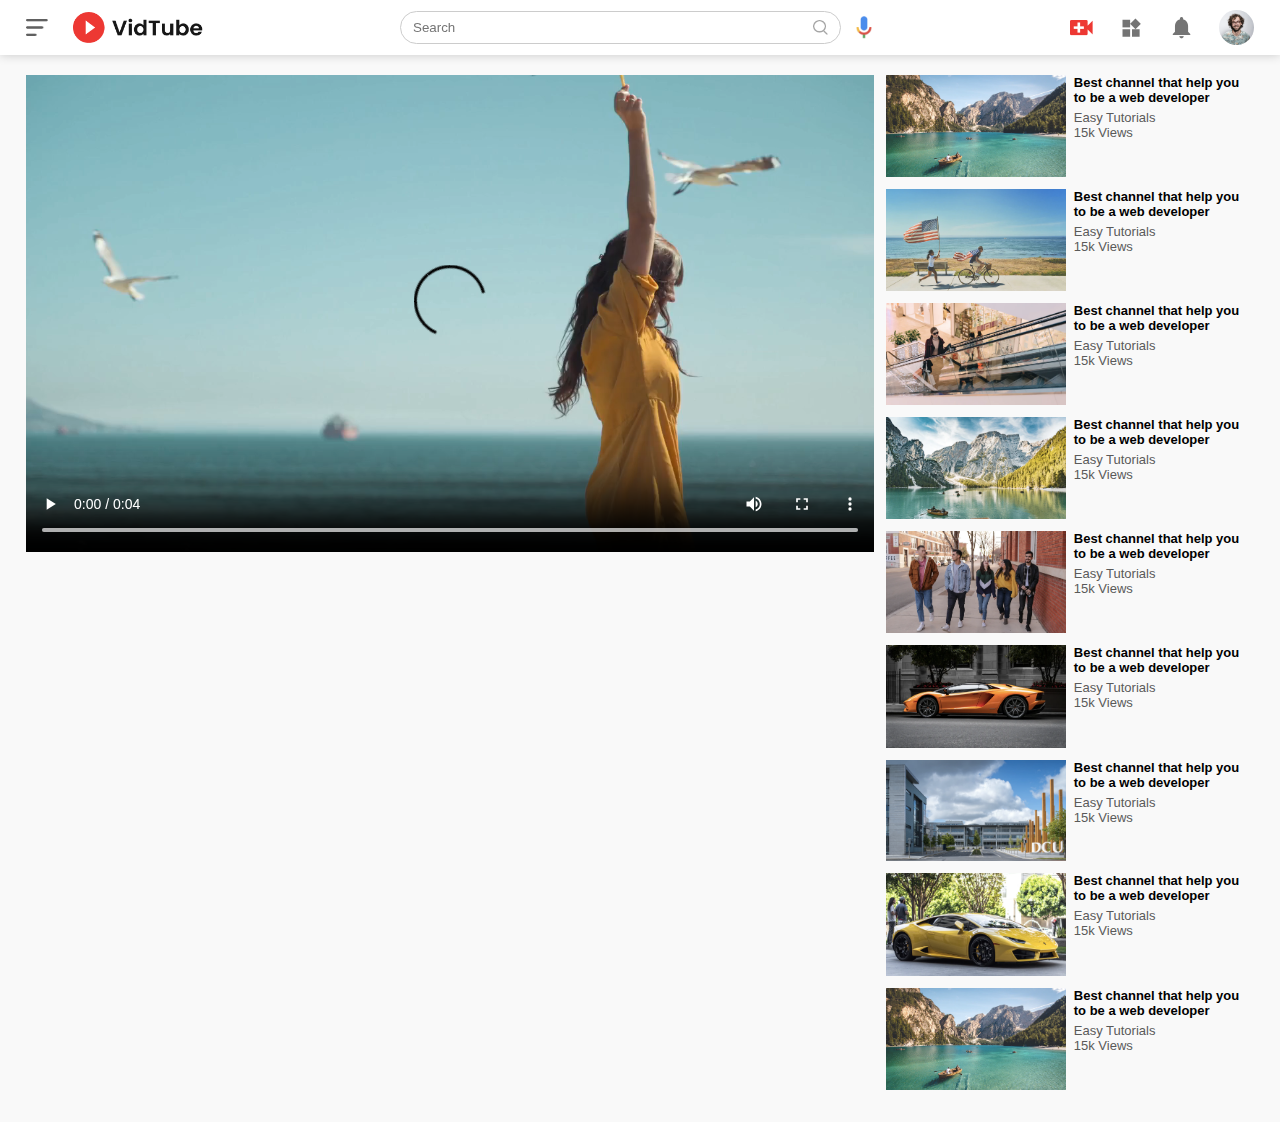
==== play-video.html @ e0b00726 "Youtube-website" ====
<!DOCTYPE html>
<html lang="en">
<head>
    <meta charset="UTF-8">
    <meta name="viewport" content="width=device-width, initial-scale=1.0">
    <title>Play video website</title>
    <link rel="stylesheet" href="style.css">
</head>
<body>

    <nav class="flex-div">
        <div class="nav-left flex-div">
            <img src="images/menu.png" class="menu-icon">
            <img src="images/logo.png" class="logo">
        </div>
        
        <div class="nav-middle flex-div">
            <div class="search-box flex-div">
                <input type="text" placeholder="Search">
                <img src="images/search.png">
            </div>
            <img src="images/voice-search.png" class="mic-icon">
        </div>

        <div class="nav-right flex-div">
            <img src="images/upload.png">
            <img src="images/more.png">
            <img src="images/notification.png">
            <img src="images/Jack.png" class="user-icon">
        </div>
    </nav>

    <div class="container play-container">
        <div class="row">
            <div class="play-video">
                <video controls autoplay>
                    <source src="images/video.mp4" type="video/mp4">
                </video>
            </div>

            <div class="right-sidebar">
                <div class="side-video-list">
                    <a href="" class="small-thumbnail"><img src="images/thumbnail1.png"></a>
                    <div class="vid-info">
                        <a href="">Best channel that help you to be a web developer</a>
                        <p>Easy Tutorials</p>
                        <p>15k Views</p>
                    </div>
                </div>

                <div class="side-video-list">
                    <a href="" class="small-thumbnail"><img src="images/thumbnail2.png"></a>
                    <div class="vid-info">
                        <a href="">Best channel that help you to be a web developer</a>
                        <p>Easy Tutorials</p>
                        <p>15k Views</p>
                    </div>
                </div>

                <div class="side-video-list">
                    <a href="" class="small-thumbnail"><img src="images/thumbnail3.png"></a>
                    <div class="vid-info">
                        <a href="">Best channel that help you to be a web developer</a>
                        <p>Easy Tutorials</p>
                        <p>15k Views</p>
                    </div>
                </div>

                <div class="side-video-list">
                    <a href="" class="small-thumbnail"><img src="images/thumbnail4.png"></a>
                    <div class="vid-info">
                        <a href="">Best channel that help you to be a web developer</a>
                        <p>Easy Tutorials</p>
                        <p>15k Views</p>
                    </div>
                </div>

                <div class="side-video-list">
                    <a href="" class="small-thumbnail"><img src="images/thumbnail5.png"></a>
                    <div class="vid-info">
                        <a href="">Best channel that help you to be a web developer</a>
                        <p>Easy Tutorials</p>
                        <p>15k Views</p>
                    </div>
                </div>

                <div class="side-video-list">
                    <a href="" class="small-thumbnail"><img src="images/thumbnail6.png"></a>
                    <div class="vid-info">
                        <a href="">Best channel that help you to be a web developer</a>
                        <p>Easy Tutorials</p>
                        <p>15k Views</p>
                    </div>
                </div>

                <div class="side-video-list">
                    <a href="" class="small-thumbnail"><img src="images/thumbnail7.png"></a>
                    <div class="vid-info">
                        <a href="">Best channel that help you to be a web developer</a>
                        <p>Easy Tutorials</p>
                        <p>15k Views</p>
                    </div>
                </div>

                <div class="side-video-list">
                    <a href="" class="small-thumbnail"><img src="images/thumbnail8.png"></a>
                    <div class="vid-info">
                        <a href="">Best channel that help you to be a web developer</a>
                        <p>Easy Tutorials</p>
                        <p>15k Views</p>
                    </div>
                </div>

                <div class="side-video-list">
                    <a href="" class="small-thumbnail"><img src="images/thumbnail1.png"></a>
                    <div class="vid-info">
                        <a href="">Best channel that help you to be a web developer</a>
                        <p>Easy Tutorials</p>
                        <p>15k Views</p>
                    </div>
                </div>
            </div>
        </div>
    </div>
    
    <script src="script.js"></script>
</body>
</html>
---- style.css ----
*{
    margin: 0;
    padding: 0;
    font-family: 'poppins', sans-serif;
    box-sizing: border-box;
}
a{
    text-decoration: none;
    color: #5a5a5a;
}
img{
    cursor: pointer;
}
.flex-div{
    display: flex;
    align-items: center;
}
nav{
    padding: 10px 2%;
    justify-content: space-between;
    box-shadow: 0 0 10px rgba(0, 0, 0, 0.2);
    background: #fff;
    position: sticky;
    top: 0;
    z-index: 10;
}
.nav-right img{
    width: 25px;
    margin-right: 25px;
}
.nav-right .user-icon{
    width: 35px;
    border-radius: 50%;
    margin-right: 0;
}
.nav-left .menu-icon{
    width: 22px;
    margin-right: 25px;
}
.nav-left .logo{
    width: 130px;
}
.nav-middle .mic-icon{
    width: 16px;
}
.nav-middle .search-box{
    border: 1px solid #ccc;
    margin-right: 15px;
    padding: 8px 12px;
    border-radius: 25px;
}
.nav-middle .search-box input{
    width: 400px;
    border: 0;
    outline: 0;
    background: transparent;
}
.nav-middle .search-box img{
    width: 15px;
}

/* sidebar */
.sidebar{
    background: #fff;
    width: 15%;
    height: 100vh;
    position: fixed;
    top: 0;
    padding-left: 2%;
    padding-top: 80px;
}
.shortcut-links a img{
    width: 20px;
    margin-right: 20px;
}
.shortcut-links a{
    display: flex;
    align-items: center;
    margin-bottom: 20px;
    width: fit-content;
    flex-wrap: wrap;
}
.shortcut-links a:first-child{
    color: #ed3833;
}
.sidebar hr{
    border: 0;
    height: 1px;
    background: #ccc;
    width: 85%;
}
.subscribed-list h3{
    font-size: 13px;
    margin: 20px 0;
    color: #5a5a5a;
}
.subscribed-list a{
    display: flex;
    align-items: center;
    margin-bottom: 20px;
    width: fit-content;
    flex-wrap: wrap;
}
.subscribed-list a img{
    width: 25px;
    border-radius: 50%;
    margin-right: 20px;
}
.small-sidebar{
    width: 5%;
}
.small-sidebar a p{
    display: none;
}
.small-sidebar h3{
    display: none;
}
.small-sidebar hr{
    width: 50%;
    margin-bottom: 25px;
}

/* container */
.container{
    background: #f9f9f9;
    padding-left: 17%;
    padding-right: 2%;
    padding-top: 20px;
    padding-bottom: 20px;
}
.large-container{
    padding-left: 7%;
}
.banner{
    width: 100%;
}
.banner img{
    width: 100%;
    border-radius: 8px;
}
.list-container{
    display: grid;
    grid-template-columns: repeat(auto-fit, minmax(250px, 1fr));
    grid-column-gap: 16px;
    grid-row-gap: 30px;
    margin-top: 15px;
}
.vid-list .thumbnail{
    width: 100%;
    border-radius: 5px;
}
.vid-list .flex-div{
    align-items: flex-start;
    margin-top: 7px;
}
.vid-list .flex-div img{
    width: 35px;
    margin-right: 10px;
    border-radius: 50%;
}
.vid-info{
    color: #5a5a5a;
    font-size: 13px;
}
.vid-info a{
    color: #000;
    font-weight: 600;
    display: block;
    margin-bottom: 5px;
}

@media (max-width: 900px){
    .menu-icon{
        display: none;
    }
    .sidebar{
        display: none;
    }
    .container, .large-container{
        padding-left: 5%;
        padding-right: 5%;
    }
    .nav-right img{
        display: none;
    }
    .nav-right .user-icon{
        display: block;
        width: 30px;
    }
    .nav-middle .search-box input{
        width: 100px;
    }
    .nav-middle .mic-icon{
        display: none;
    }
    .logo{
        width: 90px;
    }
}

/* play video page */
.play-container{
    padding-left: 2%;
}
.row{
    display: flex;
    justify-content: space-between;
    flex-wrap: wrap;
}
.play-video{
    flex-basis: 69%;
}
.right-sidebar{
    flex-basis: 30%;
}
.play-video video{
    width: 100%;
}
.side-video-list{
    display: flex;
    justify-content: space-between;
    margin-bottom: 8px;
}
.side-video-list img{
    width: 100%;
}
.side-video-list .small-thumbnail{
    flex-basis: 49%;
}
.side-video-list .vid-info{
    flex-basis: 49%;
}
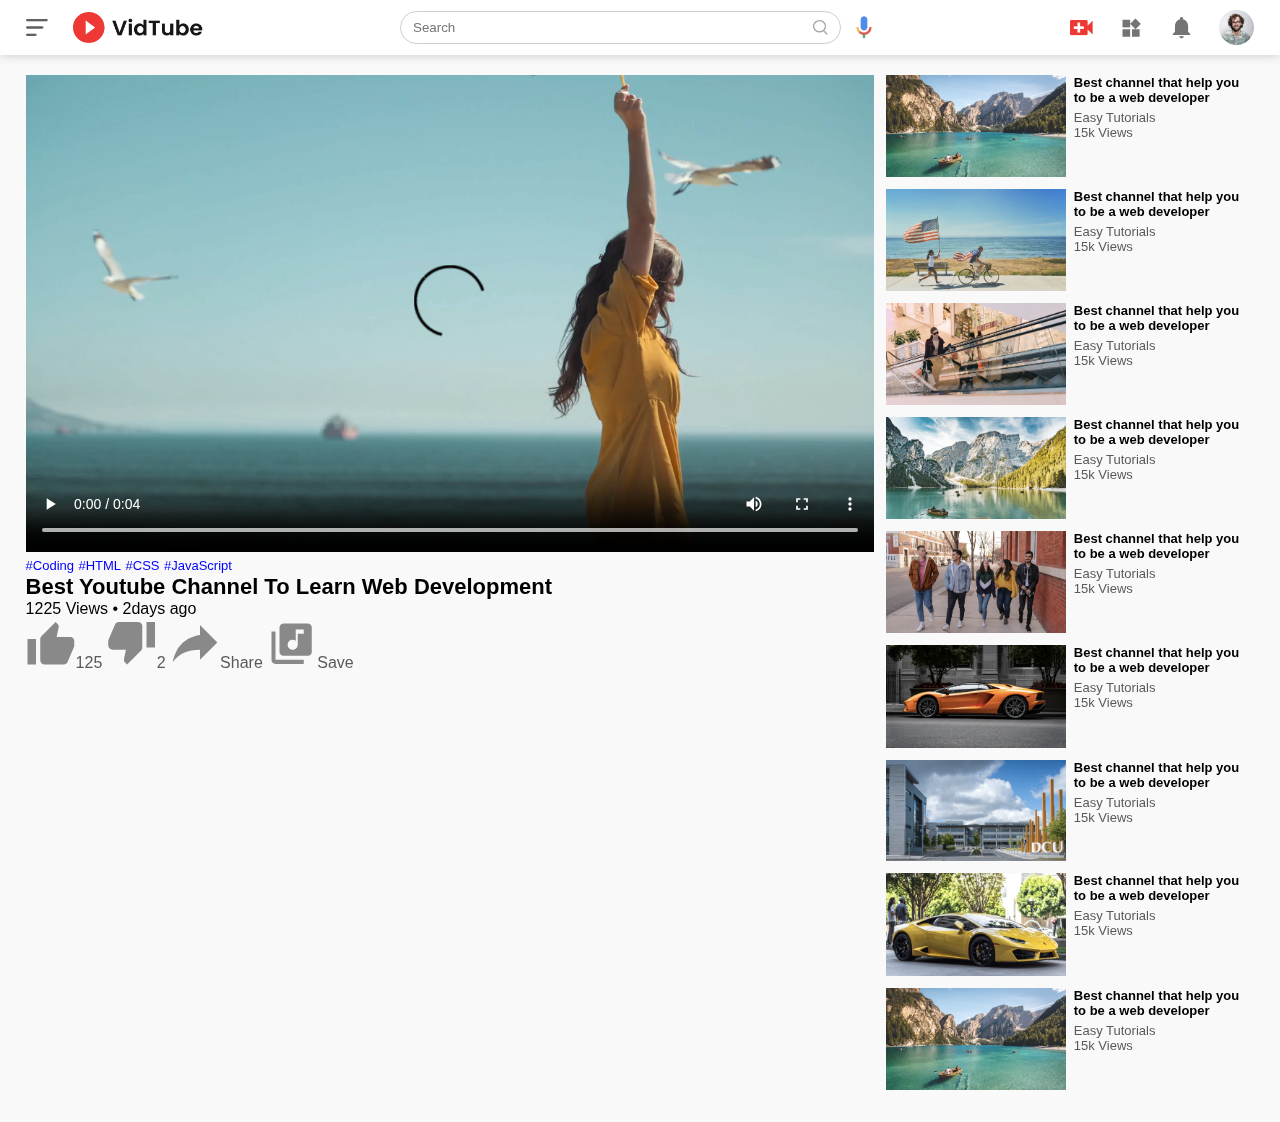
==== commit 726542d0: "Youtube-website" ====
--- a/play-video.html
+++ b/play-video.html
@@ -36,6 +36,23 @@
                 <video controls autoplay>
                     <source src="images/video.mp4" type="video/mp4">
                 </video>
+
+                <div class="tags">
+                    <a href="">#Coding</a> <a href="">#HTML</a> <a href="">#CSS</a>
+                    <a href="">#JavaScript</a>
+                </div>
+                
+                <h3>Best Youtube Channel To Learn Web Development</h3>
+
+                <div class="play-video-info">
+                    <p>1225 Views &bull; 2days ago</p>
+                    <div>
+                        <a href=""><img src="images/like.png">125</a>
+                        <a href=""><img src="images/dislike.png">2</a>
+                        <a href=""><img src="images/share.png">Share</a>
+                        <a href=""><img src="images/save.png">Save</a>
+                    </div>
+                </div>
             </div>
 
             <div class="right-sidebar">
--- a/style.css
+++ b/style.css
@@ -229,4 +229,12 @@
 }
 .side-video-list .vid-info{
     flex-basis: 49%;
+}
+.play-video .tags a{
+    color: #0000ff;
+    font-size: 13px;
+}
+.play-video h3{
+    font-weight: 600;
+    font-size: 22px;
 }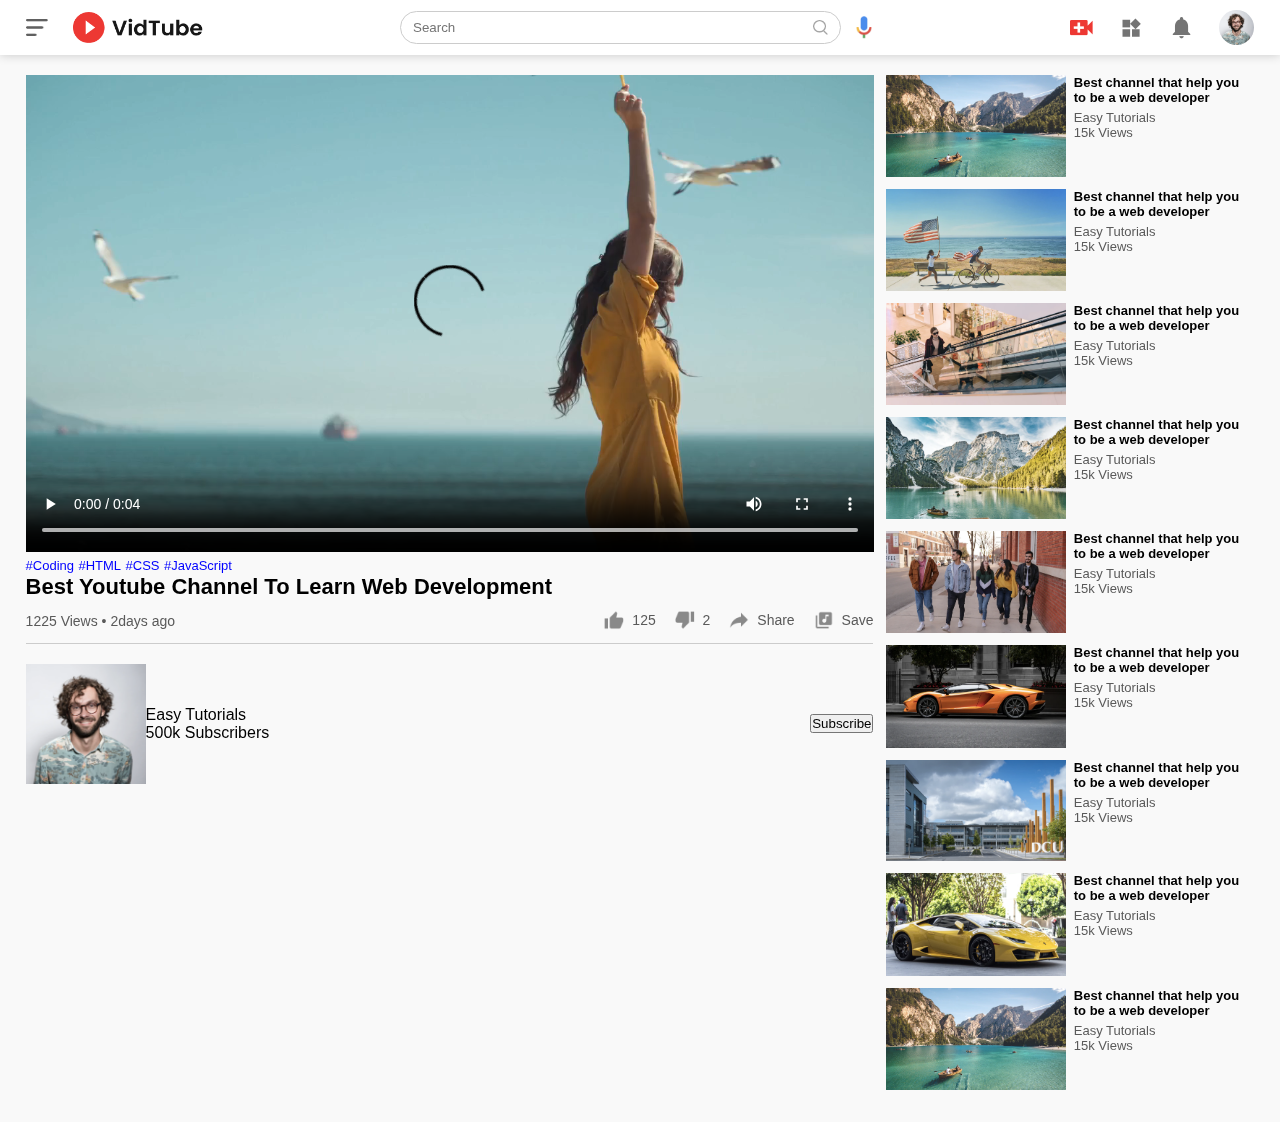
==== commit f1a23426: "Youtube-website" ====
--- a/play-video.html
+++ b/play-video.html
@@ -52,6 +52,17 @@
                         <a href=""><img src="images/share.png">Share</a>
                         <a href=""><img src="images/save.png">Save</a>
                     </div>
+                </div>
+
+                <hr>
+
+                <div class="plublisher">
+                    <img src="images/Jack.png">
+                    <div>
+                        <p>Easy Tutorials</p>
+                        <span>500k Subscribers</span>
+                    </div>
+                    <button type="button">Subscribe</button>
                 </div>
             </div>
 
--- a/style.css
+++ b/style.css
@@ -237,4 +237,36 @@
 .play-video h3{
     font-weight: 600;
     font-size: 22px;
+}
+.play-video .play-video-info{
+    display: flex;
+    align-items: center;
+    justify-content: space-between;
+    flex-wrap: wrap;
+    margin-top: 10px;
+    font-size: 14px;
+    color: #5a5a5a;
+}
+.play-video-info a img{
+    width: 20px;
+    margin-right: 8px;
+}
+.play-video .play-video-info a{
+    display: inline-flex;
+    align-items: center;
+    margin-left: 15px;
+}
+.play-video hr{
+    border: 0;
+    height: 1px;
+    background: #ccc;
+    margin: 10px 0;
+}
+.plublisher{
+    display: flex;
+    align-items: center;
+    margin-top: 20px;
+}
+.plublisher div{
+    flex: 1;
 }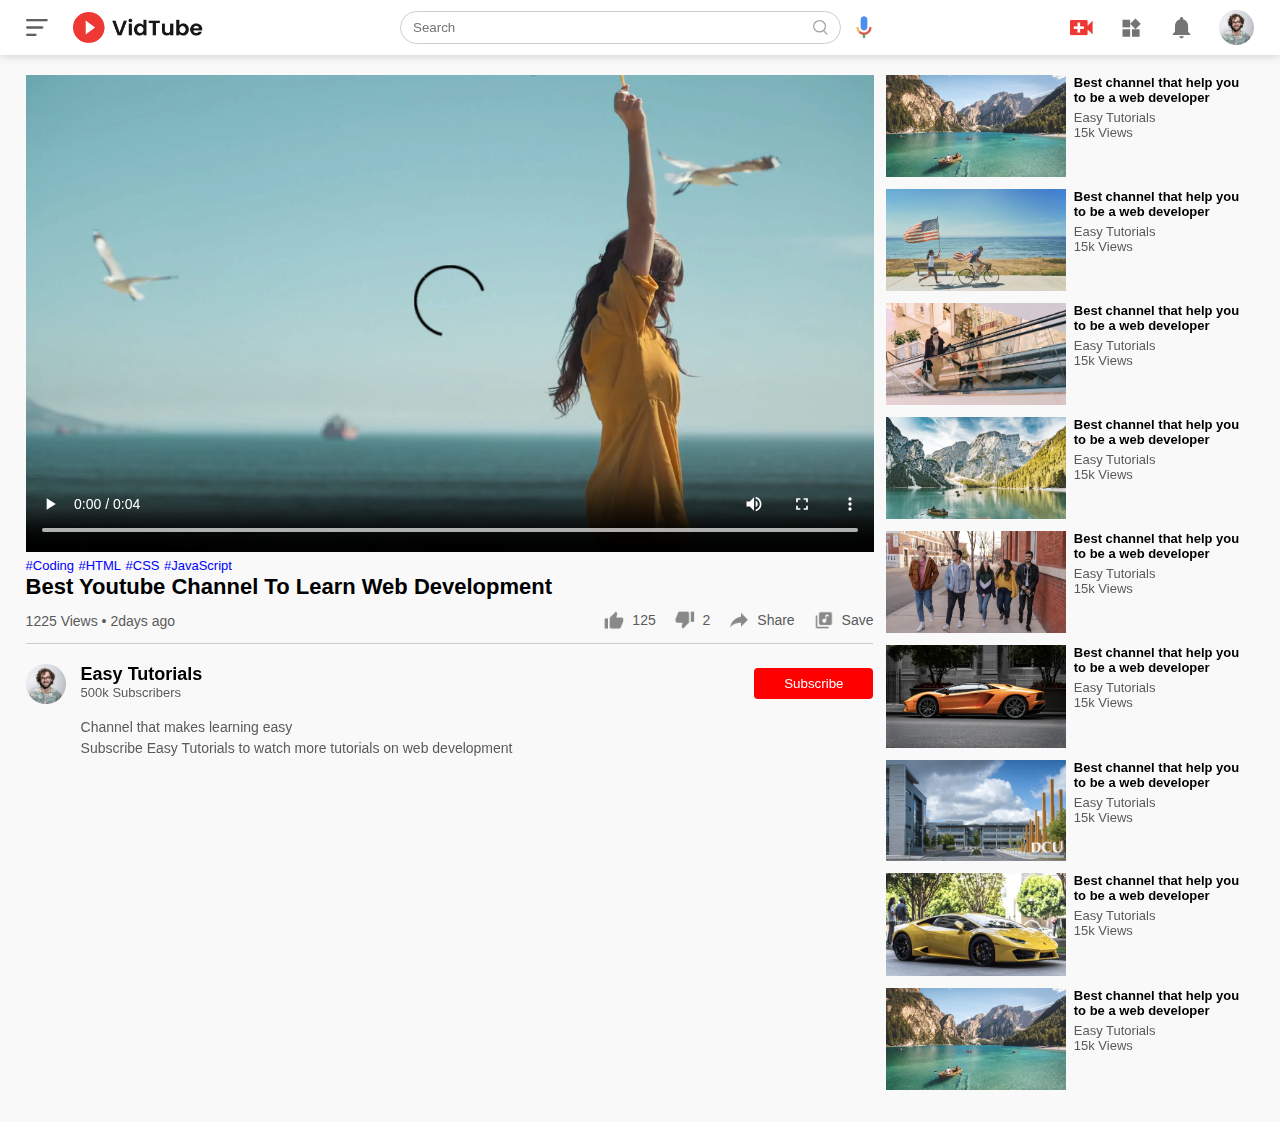
==== commit d512e591: "Youtube-website" ====
--- a/play-video.html
+++ b/play-video.html
@@ -63,6 +63,11 @@
                         <span>500k Subscribers</span>
                     </div>
                     <button type="button">Subscribe</button>
+                </div>
+
+                <div class="vid-description">
+                    <p>Channel that makes learning easy</p>
+                    <p>Subscribe Easy Tutorials to watch more tutorials on web development</p>
                 </div>
             </div>
 
--- a/style.css
+++ b/style.css
@@ -269,4 +269,37 @@
 }
 .plublisher div{
     flex: 1;
+    line-height: 18px;
+}
+.plublisher img{
+    width: 40px;
+    border-radius: 50%;
+    margin-right: 15px;
+}
+.plublisher div p{
+    color: #000;
+    font-weight: 600;
+    font-size: 18px;
+}
+.plublisher div span{
+    font-size:  13px;
+    color: #5a5a5a;
+}
+.plublisher button{
+    background: red;
+    color: #fff;
+    padding: 8px 30px;
+    border: 0;
+    outline: 0;
+    border-radius: 4px;
+    cursor: pointer;
+}
+.vid-description{
+    padding-left: 55px;
+    margin: 15px 0;
+}
+.vid-description p{
+    font-size: 14px;
+    margin-bottom: 5px;
+    color: #5a5a5a;
 }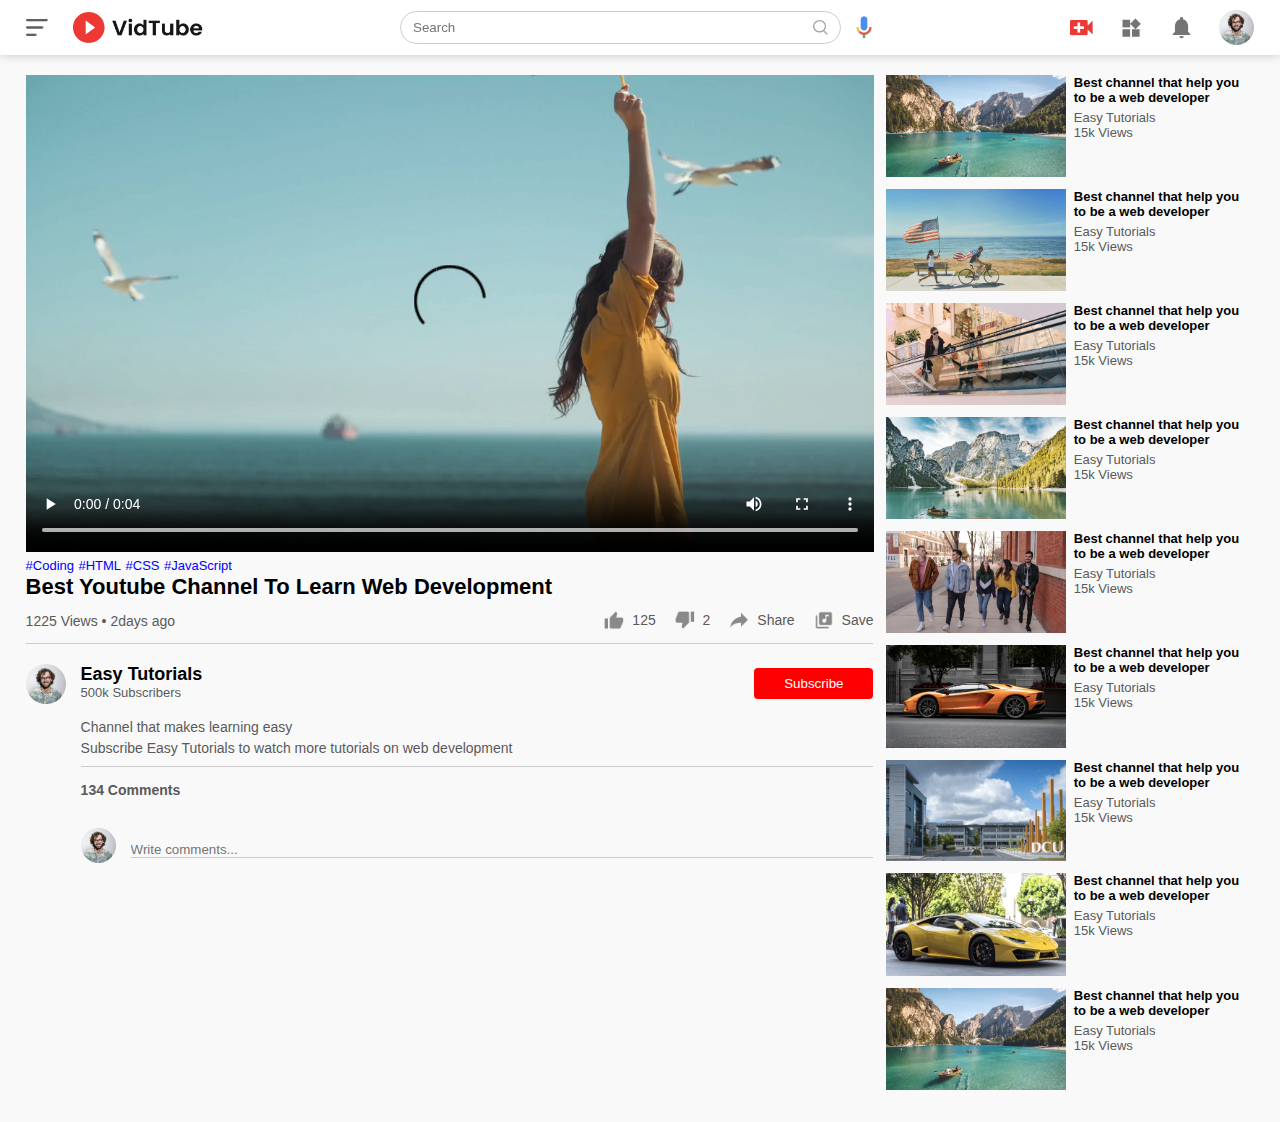
==== commit 9f9eb1b6: "Youtube-website" ====
--- a/play-video.html
+++ b/play-video.html
@@ -68,7 +68,15 @@
                 <div class="vid-description">
                     <p>Channel that makes learning easy</p>
                     <p>Subscribe Easy Tutorials to watch more tutorials on web development</p>
+                    <hr>
+                    <h4>134 Comments</h4>
+
+                    <div class="add-comment">
+                        <img src="images/Jack.png">
+                        <input type="text" placeholder="Write comments...">
+                    </div>
                 </div>
+
             </div>
 
             <div class="right-sidebar">
--- a/style.css
+++ b/style.css
@@ -302,4 +302,27 @@
     font-size: 14px;
     margin-bottom: 5px;
     color: #5a5a5a;
+}
+.vid-description h4{
+    font-size: 14px;
+    color: #5a5a5a;
+    margin-top: 15px;
+}
+.add-comment{
+    display: flex;
+    align-items: center;
+    margin: 30px 0;
+}
+.add-comment img{
+    width: 35px;
+    border-radius: 50%;
+    margin-right: 15px;
+}
+.add-comment input{
+    border: 0;
+    outline: 0;
+    border-bottom: 1px solid #ccc;
+    width: 100%;
+    padding-top: 10px;
+    background: transparent;
 }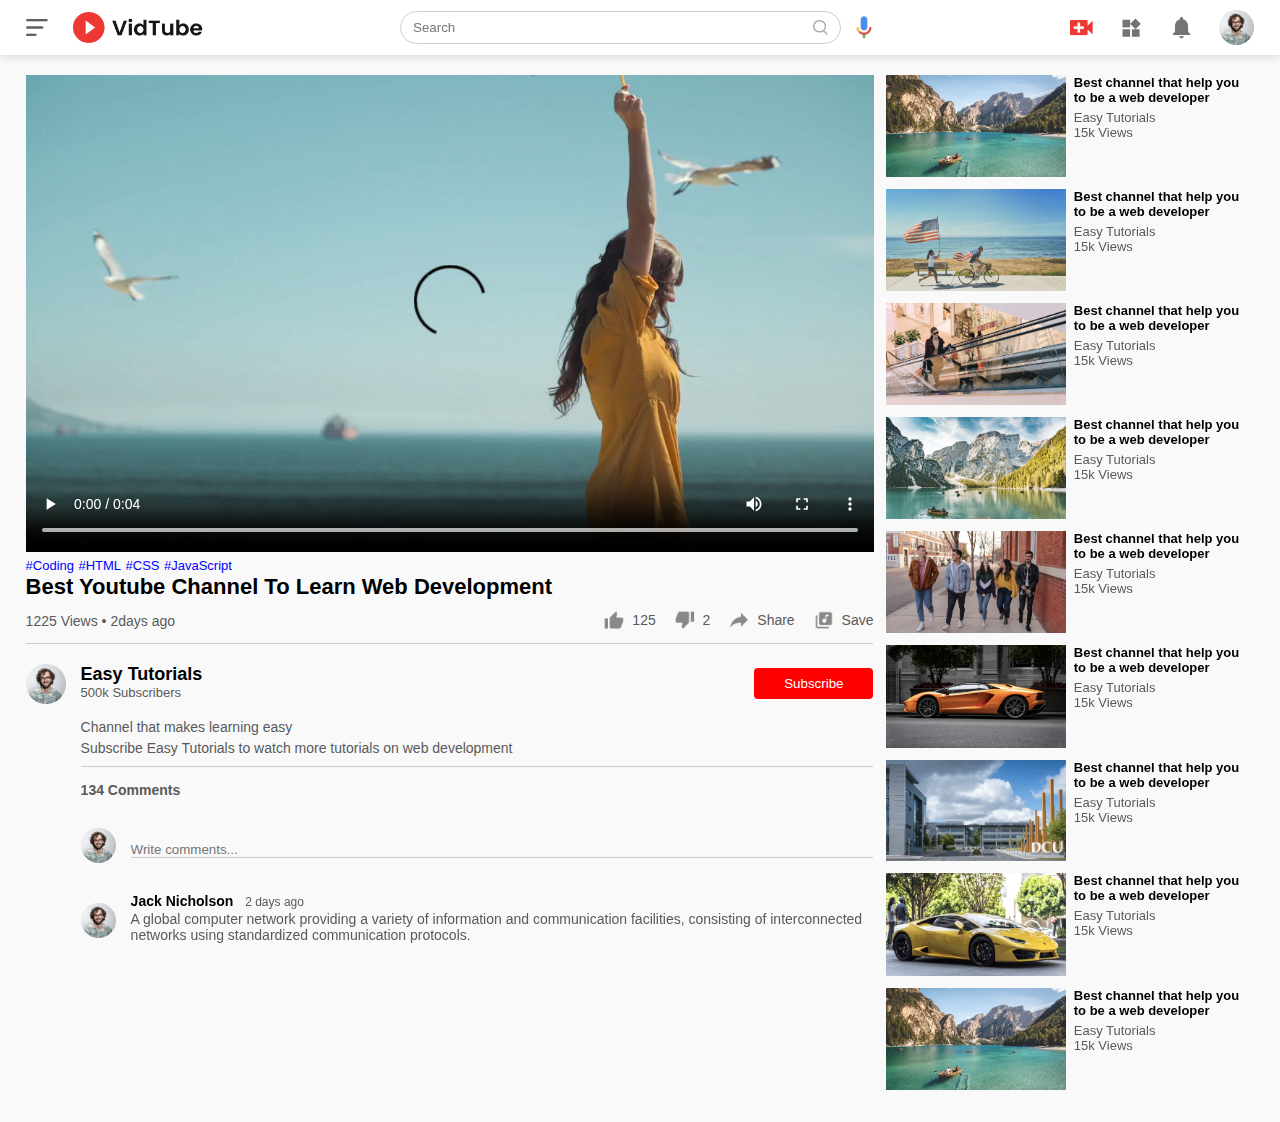
==== commit 62af2578: "Youtube-website" ====
--- a/play-video.html
+++ b/play-video.html
@@ -74,6 +74,16 @@
                     <div class="add-comment">
                         <img src="images/Jack.png">
                         <input type="text" placeholder="Write comments...">
+                    </div>
+
+                    <div class="old-comment">
+                        <img src="images/Jack.png">
+                        <div>
+                            <h3>Jack Nicholson <span>2 days ago</span></h3>
+                            <p>A global computer network providing a variety of information
+                            and communication facilities, consisting of interconnected
+                            networks using standardized communication protocols.</p>
+                        </div>
                     </div>
                 </div>
 
--- a/style.css
+++ b/style.css
@@ -325,4 +325,24 @@
     width: 100%;
     padding-top: 10px;
     background: transparent;
+}
+.old-comment{
+    display: flex;
+    align-items: center;
+    margin: 20px 0;
+}
+.old-comment img{
+    width: 35px;
+    border-radius: 50%;
+    margin-right: 15px;
+}
+.old-comment h3{
+    font-size: 14px;
+    margin-bottom: 2px;
+}
+.old-comment h3 span{
+    font-size: 12px;
+    color: #5a5a5a;
+    font-weight: 500;
+    margin-left: 8px;
 }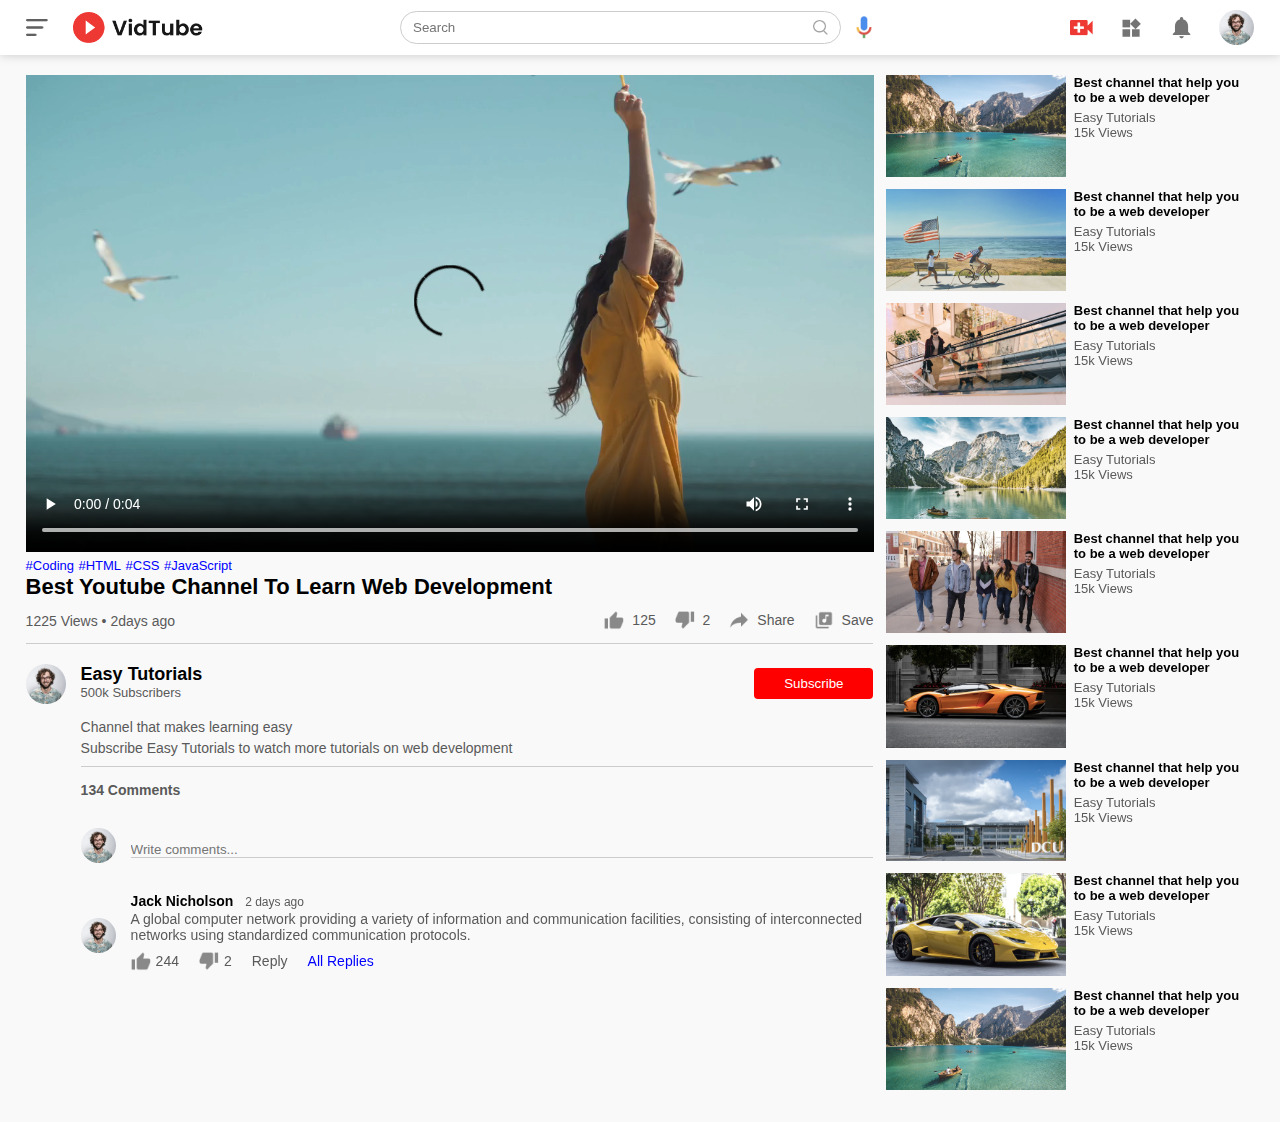
==== commit 95ae6f2f: "Youtube-website" ====
--- a/play-video.html
+++ b/play-video.html
@@ -83,6 +83,14 @@
                             <p>A global computer network providing a variety of information
                             and communication facilities, consisting of interconnected
                             networks using standardized communication protocols.</p>
+                            <div class="acomment-action">
+                                <img src="images/like.png">
+                                <span>244</span>
+                                <img src="images/dislike.png">
+                                <span>2</span>
+                                <span>Reply</span>
+                                <a href="">All Replies</a>
+                            </div>
                         </div>
                     </div>
                 </div>
--- a/style.css
+++ b/style.css
@@ -345,4 +345,22 @@
     color: #5a5a5a;
     font-weight: 500;
     margin-left: 8px;
+}
+.old-comment .acomment-action{
+    display: flex;
+    align-items: center;
+    margin: 8px 0;
+    font-size: 14px;
+}
+.old-comment .acomment-action img{
+    border-radius: 0;
+    width: 20px;
+    margin-right: 5px;
+}
+.old-comment .acomment-action span{
+    margin-right: 20px;
+    color: #5a5a5a;
+}
+.old-comment .acomment-action a{
+    color: #0000ff;
 }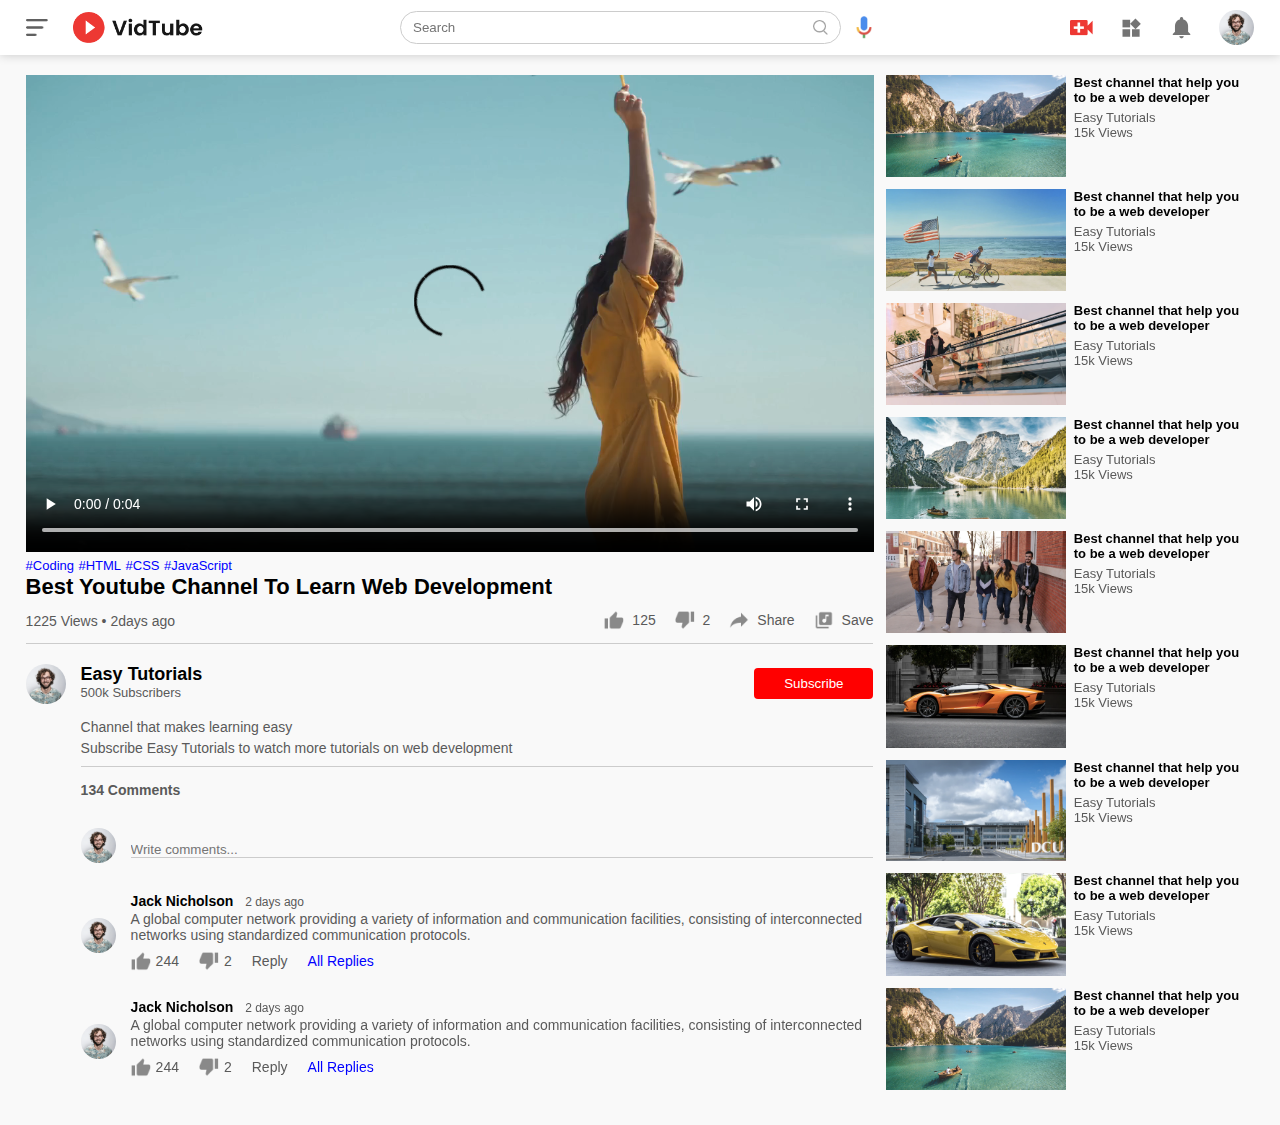
==== commit 060ea085: "Youtube-website" ====
--- a/play-video.html
+++ b/play-video.html
@@ -93,6 +93,24 @@
                             </div>
                         </div>
                     </div>
+
+                    <div class="old-comment">
+                        <img src="images/Jack.png">
+                        <div>
+                            <h3>Jack Nicholson <span>2 days ago</span></h3>
+                            <p>A global computer network providing a variety of information
+                            and communication facilities, consisting of interconnected
+                            networks using standardized communication protocols.</p>
+                            <div class="acomment-action">
+                                <img src="images/like.png">
+                                <span>244</span>
+                                <img src="images/dislike.png">
+                                <span>2</span>
+                                <span>Reply</span>
+                                <a href="">All Replies</a>
+                            </div>
+                        </div>
+                    </div>
                 </div>
 
             </div>
--- a/style.css
+++ b/style.css
@@ -363,4 +363,24 @@
 }
 .old-comment .acomment-action a{
     color: #0000ff;
+}
+
+@media (max-width: 900px){
+    .play-video{
+        flex-basis: 100%;
+    }
+    .right-sidebar{
+        flex-basis: 100%;
+    }
+    .play-container{
+        padding-left: 5%;
+    }
+    .vid-description{
+        padding-left: 0;
+    }
+    .play-video .play-video-info a{
+        margin-left: 0;
+        margin-right: 15px;
+        margin-top: 15px;
+    }
 }